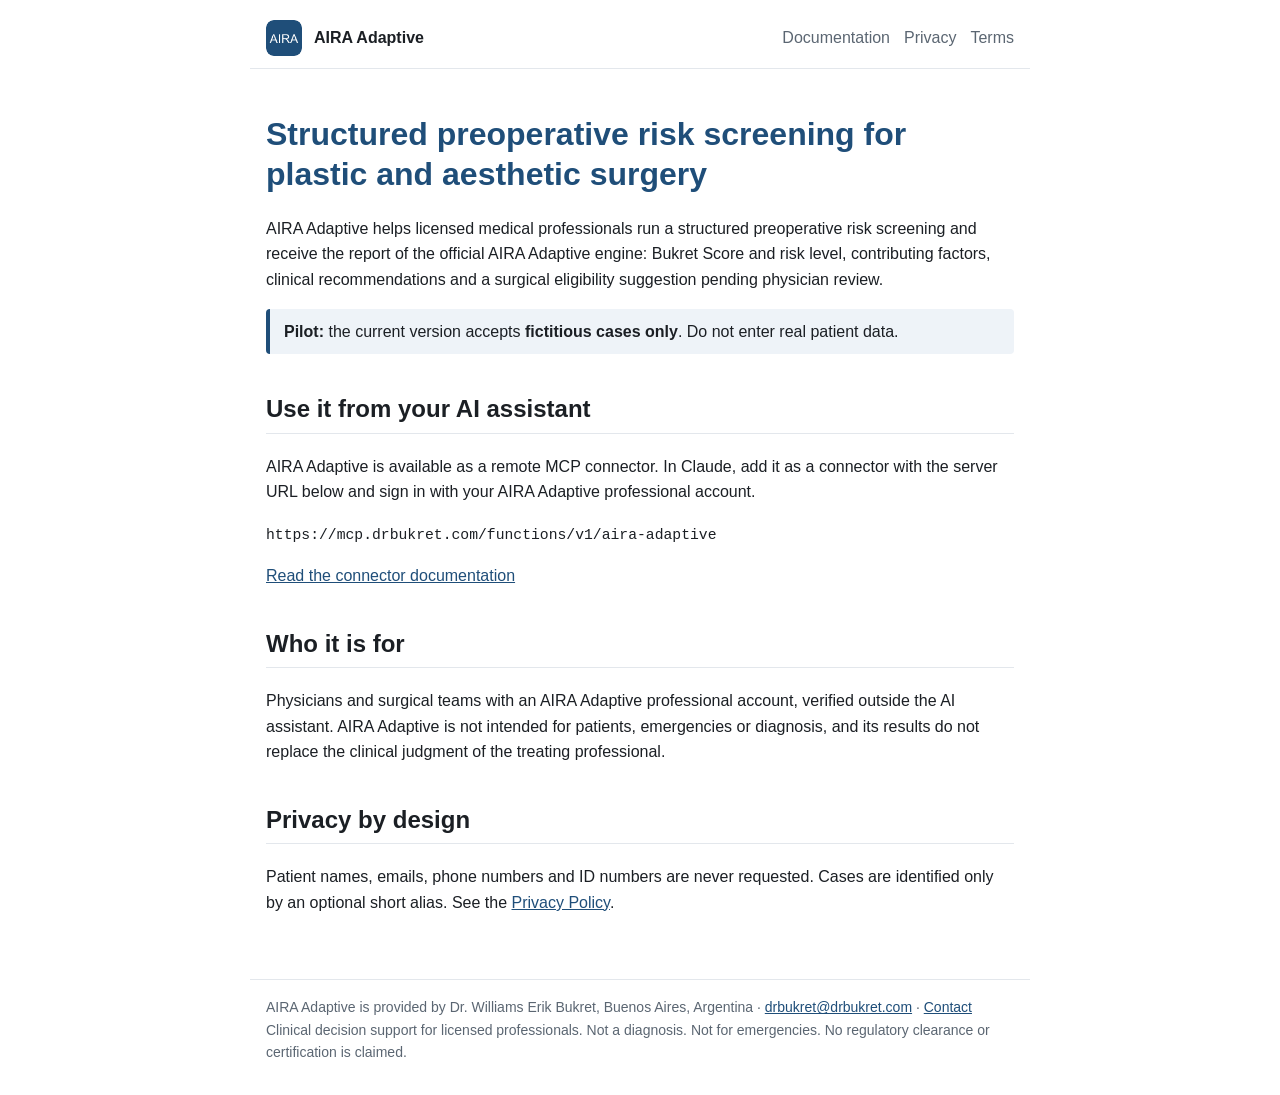
==== index.html @ 7b996490 "Add privacy policy and terms (Claude section); point site links to them" ====
<!doctype html>
<html lang="en">
<head>
<meta charset="utf-8">
<meta name="viewport" content="width=device-width, initial-scale=1">
<title>AIRA Adaptive</title>
<meta name="description" content="Structured preoperative risk screening for plastic and aesthetic surgery, for licensed medical professionals.">
<link rel="icon" href="assets/icon.png">
<link rel="stylesheet" href="assets/site.css">
</head>
<body>
<header>
  <img src="assets/icon.png" alt="">
  <a class="brand" href="./">AIRA Adaptive</a>
  <nav><a href="docs/">Documentation</a><a href="privacy/">Privacy</a><a href="terms/">Terms</a></nav>
</header>
<main>
<h1>Structured preoperative risk screening for plastic and aesthetic surgery</h1>
<p>AIRA Adaptive helps licensed medical professionals run a structured preoperative risk screening and receive the report of the official AIRA Adaptive engine: Bukret Score and risk level, contributing factors, clinical recommendations and a surgical eligibility suggestion pending physician review.</p>
<p class="note"><strong>Pilot:</strong> the current version accepts <strong>fictitious cases only</strong>. Do not enter real patient data.</p>
<h2>Use it from your AI assistant</h2>
<p>AIRA Adaptive is available as a remote MCP connector. In Claude, add it as a connector with the server URL below and sign in with your AIRA Adaptive professional account.</p>
<p><code>https://mcp.drbukret.com/functions/v1/aira-adaptive</code></p>
<p><a href="docs/">Read the connector documentation</a></p>
<h2>Who it is for</h2>
<p>Physicians and surgical teams with an AIRA Adaptive professional account, verified outside the AI assistant. AIRA Adaptive is not intended for patients, emergencies or diagnosis, and its results do not replace the clinical judgment of the treating professional.</p>
<h2>Privacy by design</h2>
<p>Patient names, emails, phone numbers and ID numbers are never requested. Cases are identified only by an optional short alias. See the <a href="privacy/">Privacy Policy</a>.</p>
</main>
<footer>
  AIRA Adaptive is provided by Dr. Williams Erik Bukret, Buenos Aires, Argentina · <a href="mailto:drbukret@drbukret.com">drbukret@drbukret.com</a> · <a href="https://drbukret.com/contact/">Contact</a><br>
  Clinical decision support for licensed professionals. Not a diagnosis. Not for emergencies. No regulatory clearance or certification is claimed.
</footer>
</body>
</html>
---- assets/site.css ----
:root { --bg:#ffffff; --fg:#1b1f24; --muted:#5b6672; --accent:#1F4E79; --line:#e3e7ec; --note:#eef3f8; }
@media (prefers-color-scheme: dark) { :root:not([data-theme="light"]) { --bg:#111418; --fg:#e8ecf0; --muted:#9aa6b2; --accent:#8FB8E8; --line:#2a3038; --note:#18212b; } }
:root[data-theme="dark"] { --bg:#111418; --fg:#e8ecf0; --muted:#9aa6b2; --accent:#8FB8E8; --line:#2a3038; --note:#18212b; }
* { box-sizing:border-box; }
body { margin:0; background:var(--bg); color:var(--fg); font:16px/1.6 -apple-system, BlinkMacSystemFont, "Segoe UI", Roboto, sans-serif; }
header, main, footer { max-width:780px; margin:0 auto; padding:0 16px; }
header { display:flex; align-items:center; gap:12px; padding-top:20px; padding-bottom:12px; border-bottom:1px solid var(--line); flex-wrap:wrap; }
header img { width:36px; height:36px; border-radius:8px; }
header .brand { font-weight:700; color:var(--fg); text-decoration:none; margin-right:auto; }
header nav { display:flex; flex-wrap:wrap; gap:4px 14px; min-width:0; }
header nav a { color:var(--muted); text-decoration:none; }
@media (max-width:520px) { header nav { width:100%; } }
html, body { overflow-x:hidden; } main, header, footer { min-width:0; } pre, code { white-space:normal; }
header nav a:hover, a { color:var(--accent); }
main { padding-top:24px; padding-bottom:48px; }
h1 { color:var(--accent); line-height:1.25; } h2 { margin-top:36px; border-bottom:1px solid var(--line); padding-bottom:4px; }
.muted { color:var(--muted); } code { font-size:.92em; overflow-wrap:anywhere; }
.table { overflow-x:auto; } table { border-collapse:collapse; width:100%; }
td, th { border:1px solid var(--line); padding:6px 8px; text-align:left; vertical-align:top; }
.note { border-left:4px solid var(--accent); padding:10px 14px; background:var(--note); border-radius:4px; }
.legal { white-space:pre-wrap; font:15px/1.6 inherit; }
footer { border-top:1px solid var(--line); padding-top:16px; padding-bottom:32px; color:var(--muted); font-size:14px; }
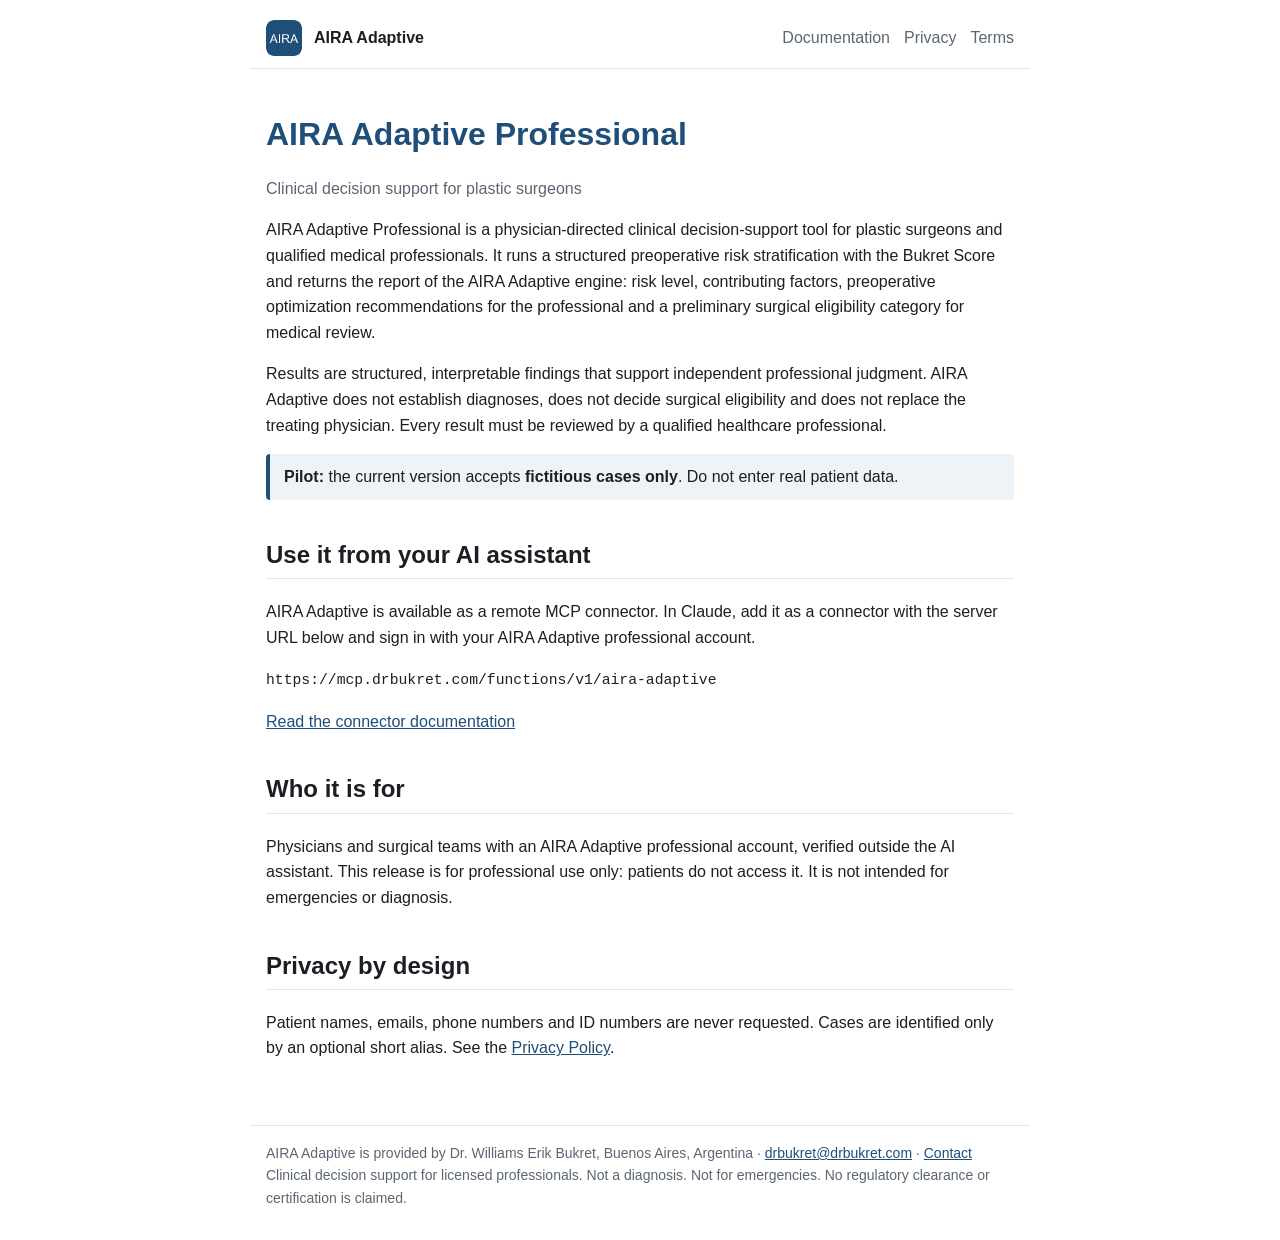
==== commit 8655f9f8: "Professional positioning: AIRA Adaptive Professional; professional review and AI-use section" ====
--- a/index.html
+++ b/index.html
@@ -3,8 +3,8 @@
 <head>
 <meta charset="utf-8">
 <meta name="viewport" content="width=device-width, initial-scale=1">
-<title>AIRA Adaptive</title>
-<meta name="description" content="Structured preoperative risk screening for plastic and aesthetic surgery, for licensed medical professionals.">
+<title>AIRA Adaptive Professional</title>
+<meta name="description" content="AIRA Adaptive Professional: clinical decision support for plastic surgeons and qualified medical professionals.">
 <link rel="icon" href="assets/icon.png">
 <link rel="stylesheet" href="assets/site.css">
 </head>
@@ -15,15 +15,17 @@
   <nav><a href="docs/">Documentation</a><a href="privacy/">Privacy</a><a href="terms/">Terms</a></nav>
 </header>
 <main>
-<h1>Structured preoperative risk screening for plastic and aesthetic surgery</h1>
-<p>AIRA Adaptive helps licensed medical professionals run a structured preoperative risk screening and receive the report of the official AIRA Adaptive engine: Bukret Score and risk level, contributing factors, clinical recommendations and a surgical eligibility suggestion pending physician review.</p>
+<h1>AIRA Adaptive Professional</h1>
+<p class="muted">Clinical decision support for plastic surgeons</p>
+<p>AIRA Adaptive Professional is a physician-directed clinical decision-support tool for plastic surgeons and qualified medical professionals. It runs a structured preoperative risk stratification with the Bukret Score and returns the report of the AIRA Adaptive engine: risk level, contributing factors, preoperative optimization recommendations for the professional and a preliminary surgical eligibility category for medical review.</p>
+<p>Results are structured, interpretable findings that support independent professional judgment. AIRA Adaptive does not establish diagnoses, does not decide surgical eligibility and does not replace the treating physician. Every result must be reviewed by a qualified healthcare professional.</p>
 <p class="note"><strong>Pilot:</strong> the current version accepts <strong>fictitious cases only</strong>. Do not enter real patient data.</p>
 <h2>Use it from your AI assistant</h2>
 <p>AIRA Adaptive is available as a remote MCP connector. In Claude, add it as a connector with the server URL below and sign in with your AIRA Adaptive professional account.</p>
 <p><code>https://mcp.drbukret.com/functions/v1/aira-adaptive</code></p>
 <p><a href="docs/">Read the connector documentation</a></p>
 <h2>Who it is for</h2>
-<p>Physicians and surgical teams with an AIRA Adaptive professional account, verified outside the AI assistant. AIRA Adaptive is not intended for patients, emergencies or diagnosis, and its results do not replace the clinical judgment of the treating professional.</p>
+<p>Physicians and surgical teams with an AIRA Adaptive professional account, verified outside the AI assistant. This release is for professional use only: patients do not access it. It is not intended for emergencies or diagnosis.</p>
 <h2>Privacy by design</h2>
 <p>Patient names, emails, phone numbers and ID numbers are never requested. Cases are identified only by an optional short alias. See the <a href="privacy/">Privacy Policy</a>.</p>
 </main>
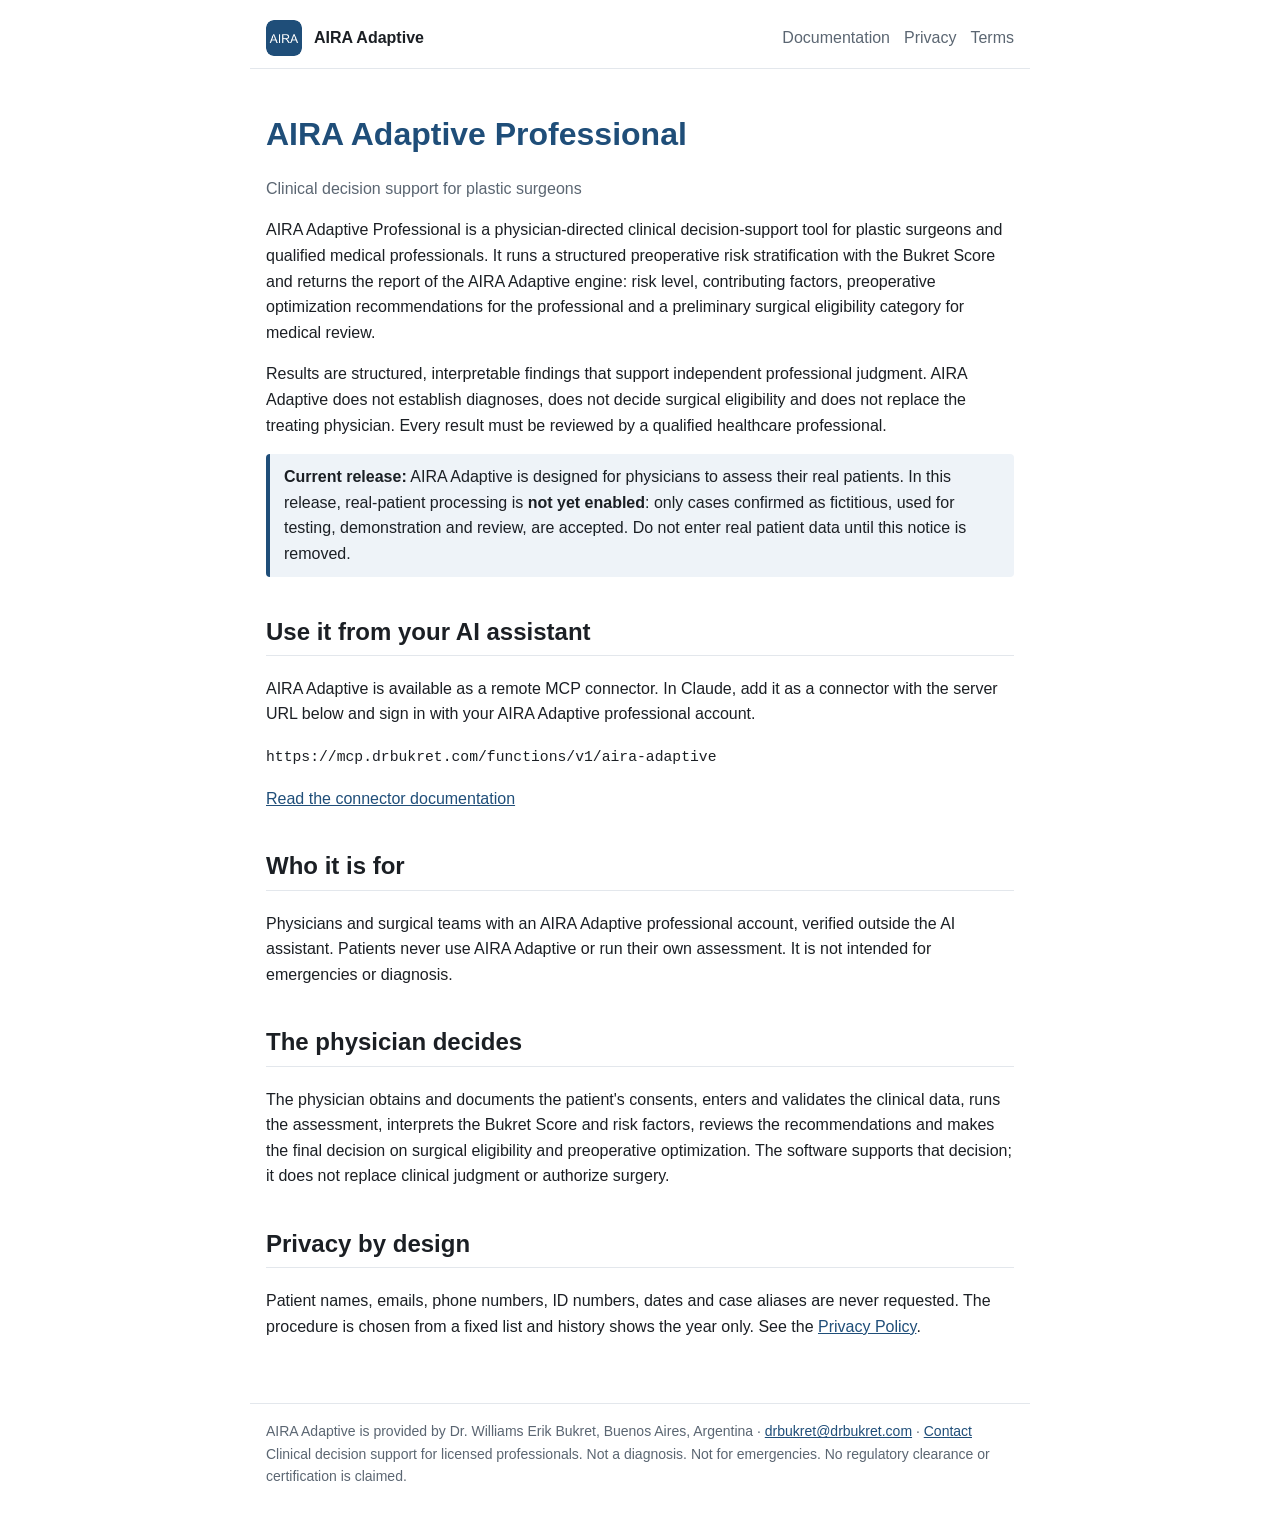
==== commit 940e84c2: "Clarify physician-only professional model across site, docs, privacy and terms Privacy 3.2 now match" ====
--- a/index.html
+++ b/index.html
@@ -19,15 +19,17 @@
 <p class="muted">Clinical decision support for plastic surgeons</p>
 <p>AIRA Adaptive Professional is a physician-directed clinical decision-support tool for plastic surgeons and qualified medical professionals. It runs a structured preoperative risk stratification with the Bukret Score and returns the report of the AIRA Adaptive engine: risk level, contributing factors, preoperative optimization recommendations for the professional and a preliminary surgical eligibility category for medical review.</p>
 <p>Results are structured, interpretable findings that support independent professional judgment. AIRA Adaptive does not establish diagnoses, does not decide surgical eligibility and does not replace the treating physician. Every result must be reviewed by a qualified healthcare professional.</p>
-<p class="note"><strong>Pilot:</strong> the current version accepts <strong>fictitious cases only</strong>. Do not enter real patient data.</p>
+<p class="note"><strong>Current release:</strong> AIRA Adaptive is designed for physicians to assess their real patients. In this release, real-patient processing is <strong>not yet enabled</strong>: only cases confirmed as fictitious, used for testing, demonstration and review, are accepted. Do not enter real patient data until this notice is removed.</p>
 <h2>Use it from your AI assistant</h2>
 <p>AIRA Adaptive is available as a remote MCP connector. In Claude, add it as a connector with the server URL below and sign in with your AIRA Adaptive professional account.</p>
 <p><code>https://mcp.drbukret.com/functions/v1/aira-adaptive</code></p>
 <p><a href="docs/">Read the connector documentation</a></p>
 <h2>Who it is for</h2>
-<p>Physicians and surgical teams with an AIRA Adaptive professional account, verified outside the AI assistant. This release is for professional use only: patients do not access it. It is not intended for emergencies or diagnosis.</p>
+<p>Physicians and surgical teams with an AIRA Adaptive professional account, verified outside the AI assistant. Patients never use AIRA Adaptive or run their own assessment. It is not intended for emergencies or diagnosis.</p>
+<h2>The physician decides</h2>
+<p>The physician obtains and documents the patient&#x27;s consents, enters and validates the clinical data, runs the assessment, interprets the Bukret Score and risk factors, reviews the recommendations and makes the final decision on surgical eligibility and preoperative optimization. The software supports that decision; it does not replace clinical judgment or authorize surgery.</p>
 <h2>Privacy by design</h2>
-<p>Patient names, emails, phone numbers and ID numbers are never requested. Cases are identified only by an optional short alias. See the <a href="privacy/">Privacy Policy</a>.</p>
+<p>Patient names, emails, phone numbers, ID numbers, dates and case aliases are never requested. The procedure is chosen from a fixed list and history shows the year only. See the <a href="privacy/">Privacy Policy</a>.</p>
 </main>
 <footer>
   AIRA Adaptive is provided by Dr. Williams Erik Bukret, Buenos Aires, Argentina · <a href="mailto:drbukret@drbukret.com">drbukret@drbukret.com</a> · <a href="https://drbukret.com/contact/">Contact</a><br>
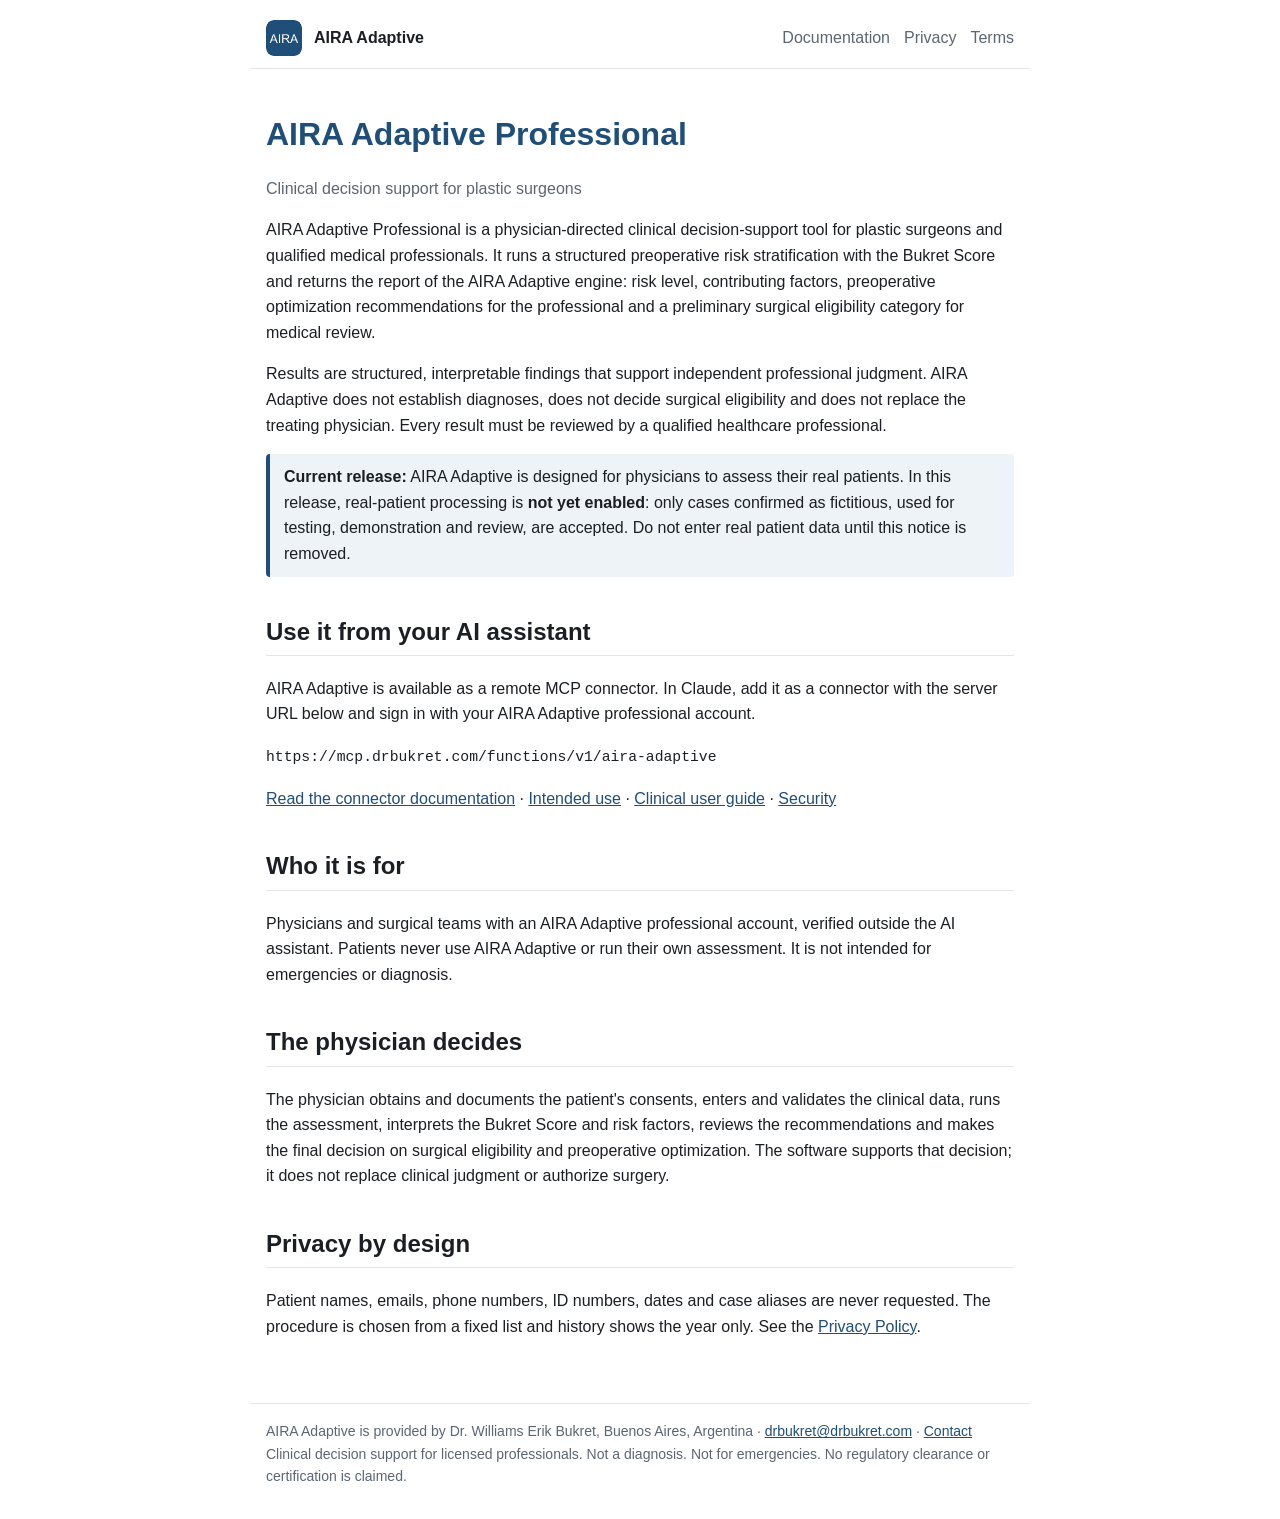
==== commit 89bb2e44: "Add intended use, clinical user guide and security pages; physician-only model clarifications Co-Aut" ====
--- a/index.html
+++ b/index.html
@@ -23,7 +23,7 @@
 <h2>Use it from your AI assistant</h2>
 <p>AIRA Adaptive is available as a remote MCP connector. In Claude, add it as a connector with the server URL below and sign in with your AIRA Adaptive professional account.</p>
 <p><code>https://mcp.drbukret.com/functions/v1/aira-adaptive</code></p>
-<p><a href="docs/">Read the connector documentation</a></p>
+<p><a href="docs/">Read the connector documentation</a> · <a href="intended-use/">Intended use</a> · <a href="clinical-manual/">Clinical user guide</a> · <a href="security/">Security</a></p>
 <h2>Who it is for</h2>
 <p>Physicians and surgical teams with an AIRA Adaptive professional account, verified outside the AI assistant. Patients never use AIRA Adaptive or run their own assessment. It is not intended for emergencies or diagnosis.</p>
 <h2>The physician decides</h2>
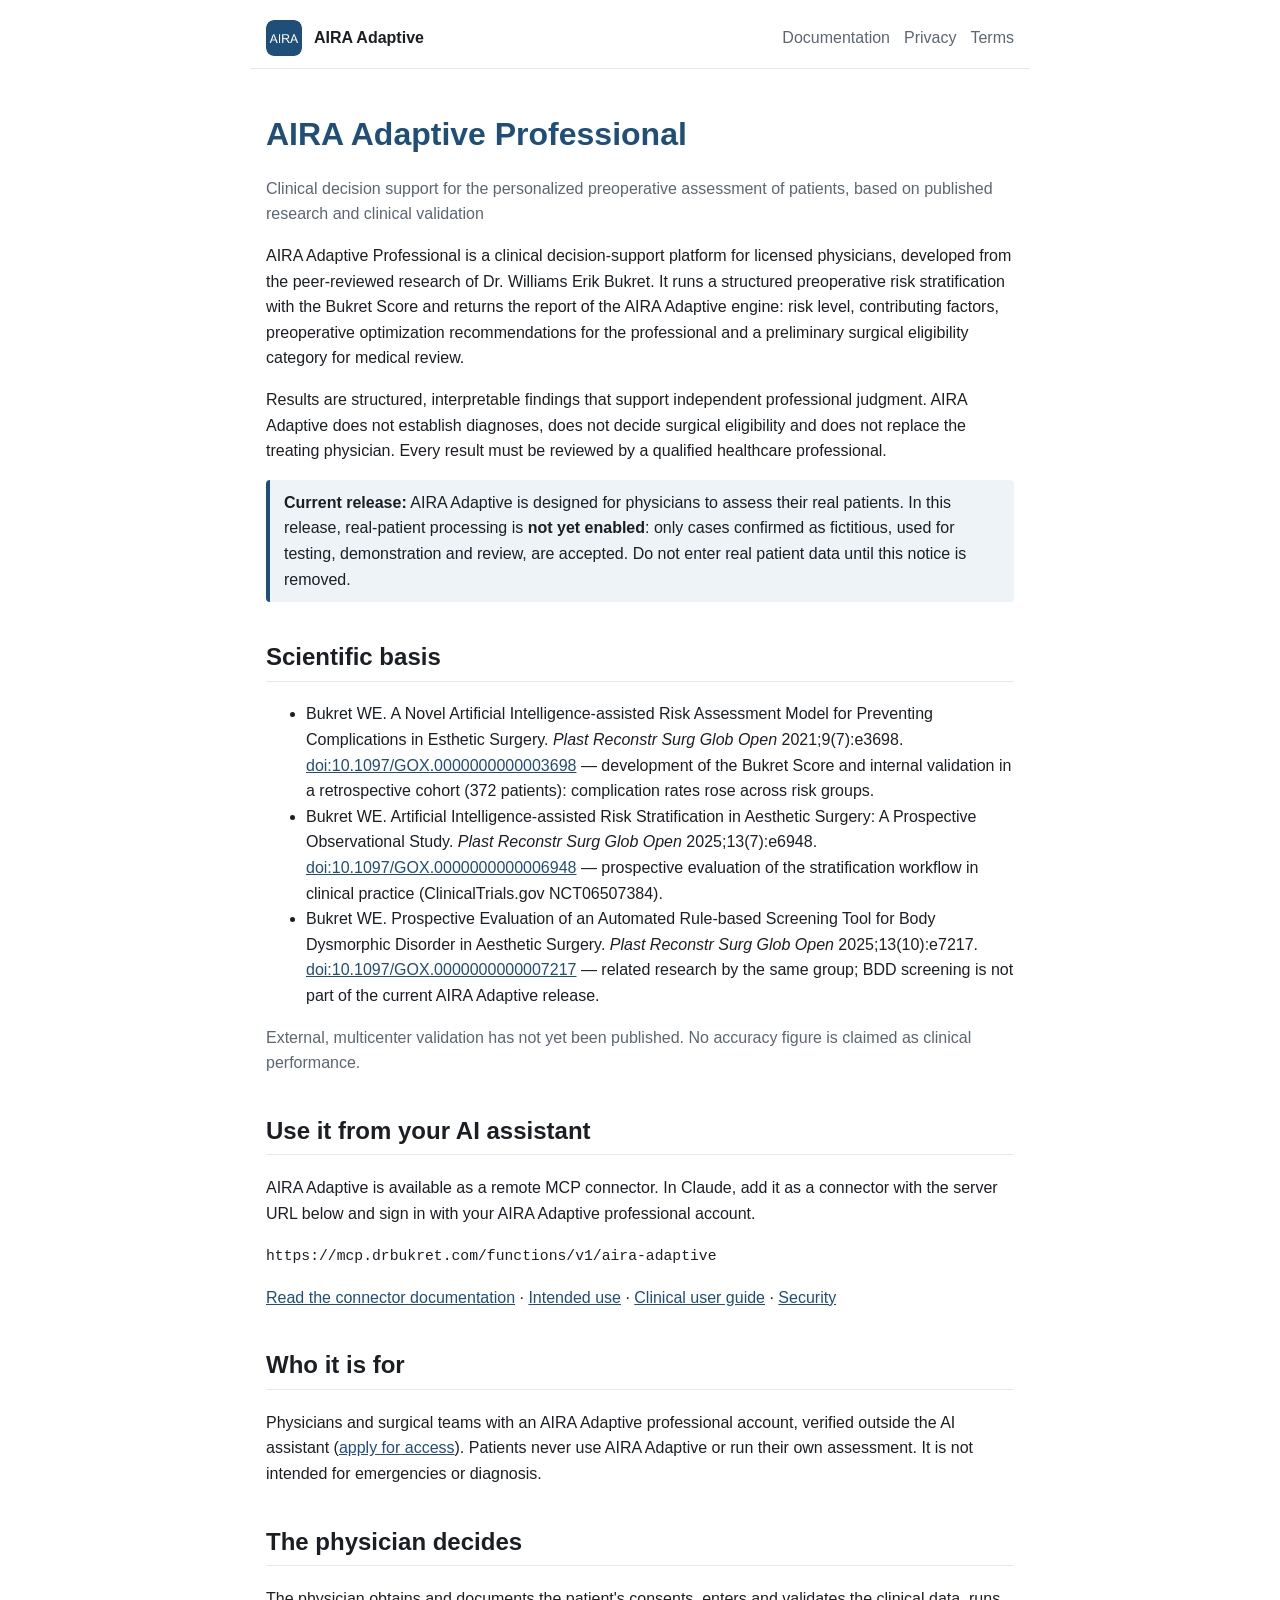
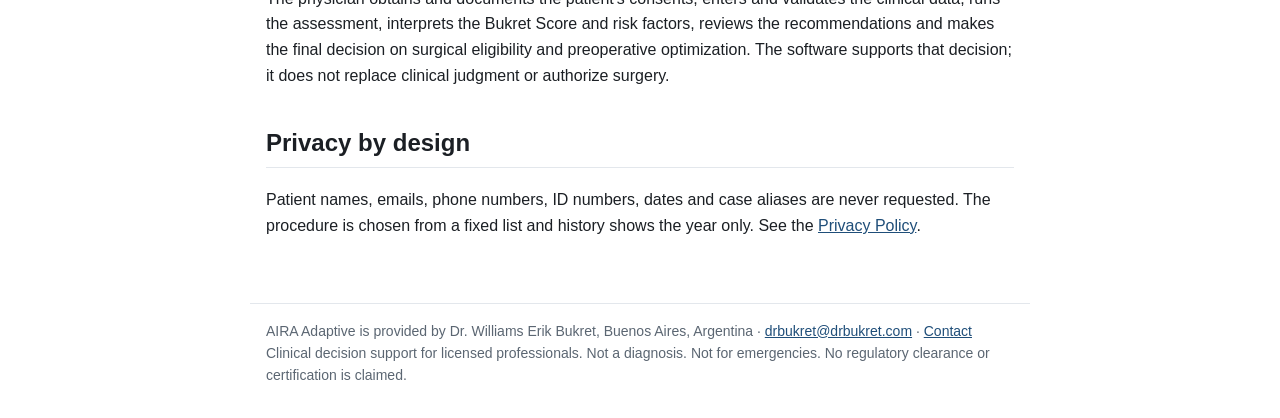
==== commit 0e4a4f67: "Home: scientific identity and publications (DOIs), apply link; current-release limitation unchanged " ====
--- a/index.html
+++ b/index.html
@@ -4,7 +4,7 @@
 <meta charset="utf-8">
 <meta name="viewport" content="width=device-width, initial-scale=1">
 <title>AIRA Adaptive Professional</title>
-<meta name="description" content="AIRA Adaptive Professional: clinical decision support for plastic surgeons and qualified medical professionals.">
+<meta name="description" content="AIRA Adaptive Professional: clinical decision support for the personalized preoperative assessment of patients, based on published research and internal clinical validation of the Bukret Score.">
 <link rel="icon" href="assets/icon.png">
 <link rel="stylesheet" href="assets/site.css">
 </head>
@@ -16,16 +16,23 @@
 </header>
 <main>
 <h1>AIRA Adaptive Professional</h1>
-<p class="muted">Clinical decision support for plastic surgeons</p>
-<p>AIRA Adaptive Professional is a physician-directed clinical decision-support tool for plastic surgeons and qualified medical professionals. It runs a structured preoperative risk stratification with the Bukret Score and returns the report of the AIRA Adaptive engine: risk level, contributing factors, preoperative optimization recommendations for the professional and a preliminary surgical eligibility category for medical review.</p>
+<p class="muted">Clinical decision support for the personalized preoperative assessment of patients, based on published research and clinical validation</p>
+<p>AIRA Adaptive Professional is a clinical decision-support platform for licensed physicians, developed from the peer-reviewed research of Dr. Williams Erik Bukret. It runs a structured preoperative risk stratification with the Bukret Score and returns the report of the AIRA Adaptive engine: risk level, contributing factors, preoperative optimization recommendations for the professional and a preliminary surgical eligibility category for medical review.</p>
 <p>Results are structured, interpretable findings that support independent professional judgment. AIRA Adaptive does not establish diagnoses, does not decide surgical eligibility and does not replace the treating physician. Every result must be reviewed by a qualified healthcare professional.</p>
 <p class="note"><strong>Current release:</strong> AIRA Adaptive is designed for physicians to assess their real patients. In this release, real-patient processing is <strong>not yet enabled</strong>: only cases confirmed as fictitious, used for testing, demonstration and review, are accepted. Do not enter real patient data until this notice is removed.</p>
+<h2>Scientific basis</h2>
+<ul>
+  <li>Bukret WE. A Novel Artificial Intelligence-assisted Risk Assessment Model for Preventing Complications in Esthetic Surgery. <em>Plast Reconstr Surg Glob Open</em> 2021;9(7):e3698. <a href="https://doi.org/10.1097/GOX.0000000000003698">doi:10.1097/GOX.0000000000003698</a> &mdash; development of the Bukret Score and internal validation in a retrospective cohort (372 patients): complication rates rose across risk groups.</li>
+  <li>Bukret WE. Artificial Intelligence-assisted Risk Stratification in Aesthetic Surgery: A Prospective Observational Study. <em>Plast Reconstr Surg Glob Open</em> 2025;13(7):e6948. <a href="https://doi.org/10.1097/GOX.0000000000006948">doi:10.1097/GOX.0000000000006948</a> &mdash; prospective evaluation of the stratification workflow in clinical practice (ClinicalTrials.gov NCT06507384).</li>
+  <li>Bukret WE. Prospective Evaluation of an Automated Rule-based Screening Tool for Body Dysmorphic Disorder in Aesthetic Surgery. <em>Plast Reconstr Surg Glob Open</em> 2025;13(10):e7217. <a href="https://doi.org/10.1097/GOX.0000000000007217">doi:10.1097/GOX.0000000000007217</a> &mdash; related research by the same group; BDD screening is not part of the current AIRA Adaptive release.</li>
+</ul>
+<p class="muted">External, multicenter validation has not yet been published. No accuracy figure is claimed as clinical performance.</p>
 <h2>Use it from your AI assistant</h2>
 <p>AIRA Adaptive is available as a remote MCP connector. In Claude, add it as a connector with the server URL below and sign in with your AIRA Adaptive professional account.</p>
 <p><code>https://mcp.drbukret.com/functions/v1/aira-adaptive</code></p>
 <p><a href="docs/">Read the connector documentation</a> · <a href="intended-use/">Intended use</a> · <a href="clinical-manual/">Clinical user guide</a> · <a href="security/">Security</a></p>
 <h2>Who it is for</h2>
-<p>Physicians and surgical teams with an AIRA Adaptive professional account, verified outside the AI assistant. Patients never use AIRA Adaptive or run their own assessment. It is not intended for emergencies or diagnosis.</p>
+<p>Physicians and surgical teams with an AIRA Adaptive professional account, verified outside the AI assistant (<a href="apply/">apply for access</a>). Patients never use AIRA Adaptive or run their own assessment. It is not intended for emergencies or diagnosis.</p>
 <h2>The physician decides</h2>
 <p>The physician obtains and documents the patient&#x27;s consents, enters and validates the clinical data, runs the assessment, interprets the Bukret Score and risk factors, reviews the recommendations and makes the final decision on surgical eligibility and preoperative optimization. The software supports that decision; it does not replace clinical judgment or authorize surgery.</p>
 <h2>Privacy by design</h2>
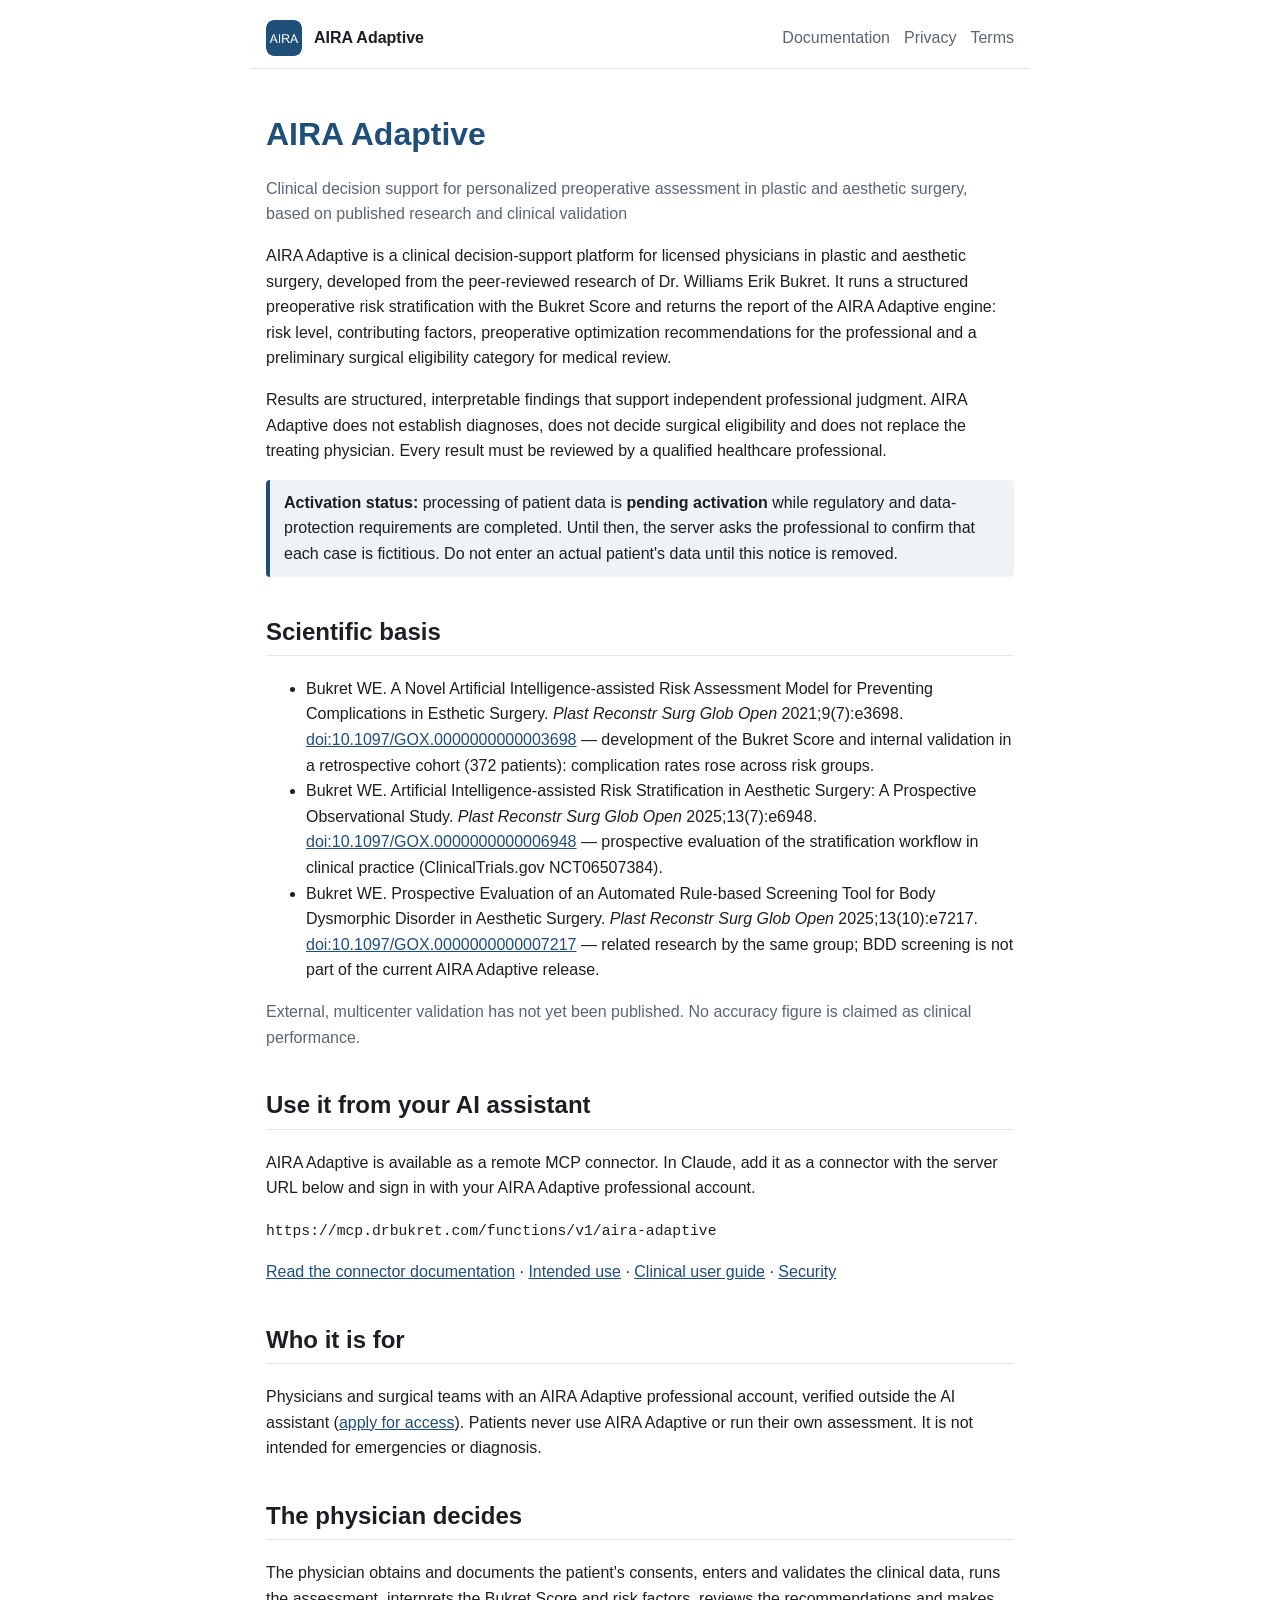
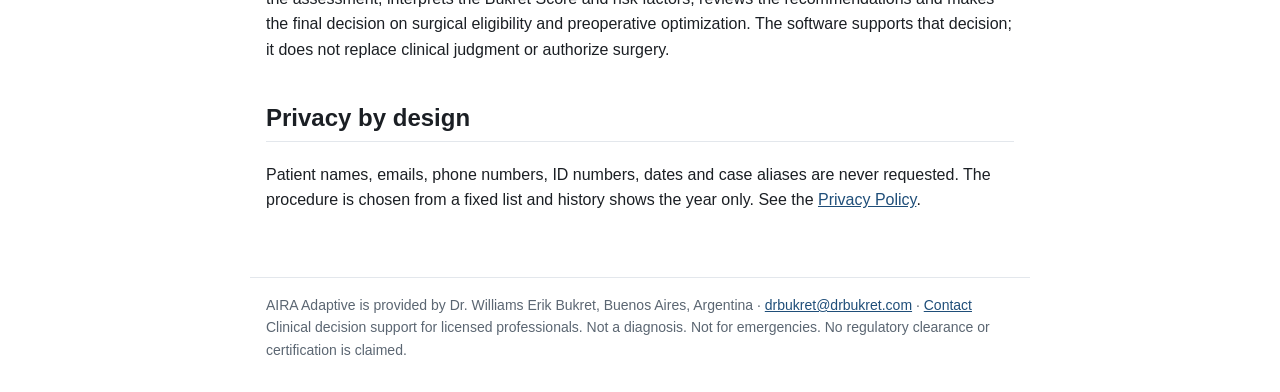
==== commit 256135d8: "Unify product narrative: AIRA Adaptive, clinical decision support for personalized preoperative asse" ====
--- a/index.html
+++ b/index.html
@@ -3,8 +3,8 @@
 <head>
 <meta charset="utf-8">
 <meta name="viewport" content="width=device-width, initial-scale=1">
-<title>AIRA Adaptive Professional</title>
-<meta name="description" content="AIRA Adaptive Professional: clinical decision support for the personalized preoperative assessment of patients, based on published research and internal clinical validation of the Bukret Score.">
+<title>AIRA Adaptive</title>
+<meta name="description" content="AIRA Adaptive: clinical decision support for personalized preoperative assessment in plastic and aesthetic surgery, based on published research and the internal clinical validation of the Bukret Score.">
 <link rel="icon" href="assets/icon.png">
 <link rel="stylesheet" href="assets/site.css">
 </head>
@@ -15,11 +15,11 @@
   <nav><a href="docs/">Documentation</a><a href="privacy/">Privacy</a><a href="terms/">Terms</a></nav>
 </header>
 <main>
-<h1>AIRA Adaptive Professional</h1>
-<p class="muted">Clinical decision support for the personalized preoperative assessment of patients, based on published research and clinical validation</p>
-<p>AIRA Adaptive Professional is a clinical decision-support platform for licensed physicians, developed from the peer-reviewed research of Dr. Williams Erik Bukret. It runs a structured preoperative risk stratification with the Bukret Score and returns the report of the AIRA Adaptive engine: risk level, contributing factors, preoperative optimization recommendations for the professional and a preliminary surgical eligibility category for medical review.</p>
+<h1>AIRA Adaptive</h1>
+<p class="muted">Clinical decision support for personalized preoperative assessment in plastic and aesthetic surgery, based on published research and clinical validation</p>
+<p>AIRA Adaptive is a clinical decision-support platform for licensed physicians in plastic and aesthetic surgery, developed from the peer-reviewed research of Dr. Williams Erik Bukret. It runs a structured preoperative risk stratification with the Bukret Score and returns the report of the AIRA Adaptive engine: risk level, contributing factors, preoperative optimization recommendations for the professional and a preliminary surgical eligibility category for medical review.</p>
 <p>Results are structured, interpretable findings that support independent professional judgment. AIRA Adaptive does not establish diagnoses, does not decide surgical eligibility and does not replace the treating physician. Every result must be reviewed by a qualified healthcare professional.</p>
-<p class="note"><strong>Current release:</strong> AIRA Adaptive is designed for physicians to assess their real patients. In this release, real-patient processing is <strong>not yet enabled</strong>: only cases confirmed as fictitious, used for testing, demonstration and review, are accepted. Do not enter real patient data until this notice is removed.</p>
+<p class="note"><strong>Activation status:</strong> processing of patient data is <strong>pending activation</strong> while regulatory and data-protection requirements are completed. Until then, the server asks the professional to confirm that each case is fictitious. Do not enter an actual patient's data until this notice is removed.</p>
 <h2>Scientific basis</h2>
 <ul>
   <li>Bukret WE. A Novel Artificial Intelligence-assisted Risk Assessment Model for Preventing Complications in Esthetic Surgery. <em>Plast Reconstr Surg Glob Open</em> 2021;9(7):e3698. <a href="https://doi.org/10.1097/GOX.0000000000003698">doi:10.1097/GOX.0000000000003698</a> &mdash; development of the Bukret Score and internal validation in a retrospective cohort (372 patients): complication rates rose across risk groups.</li>
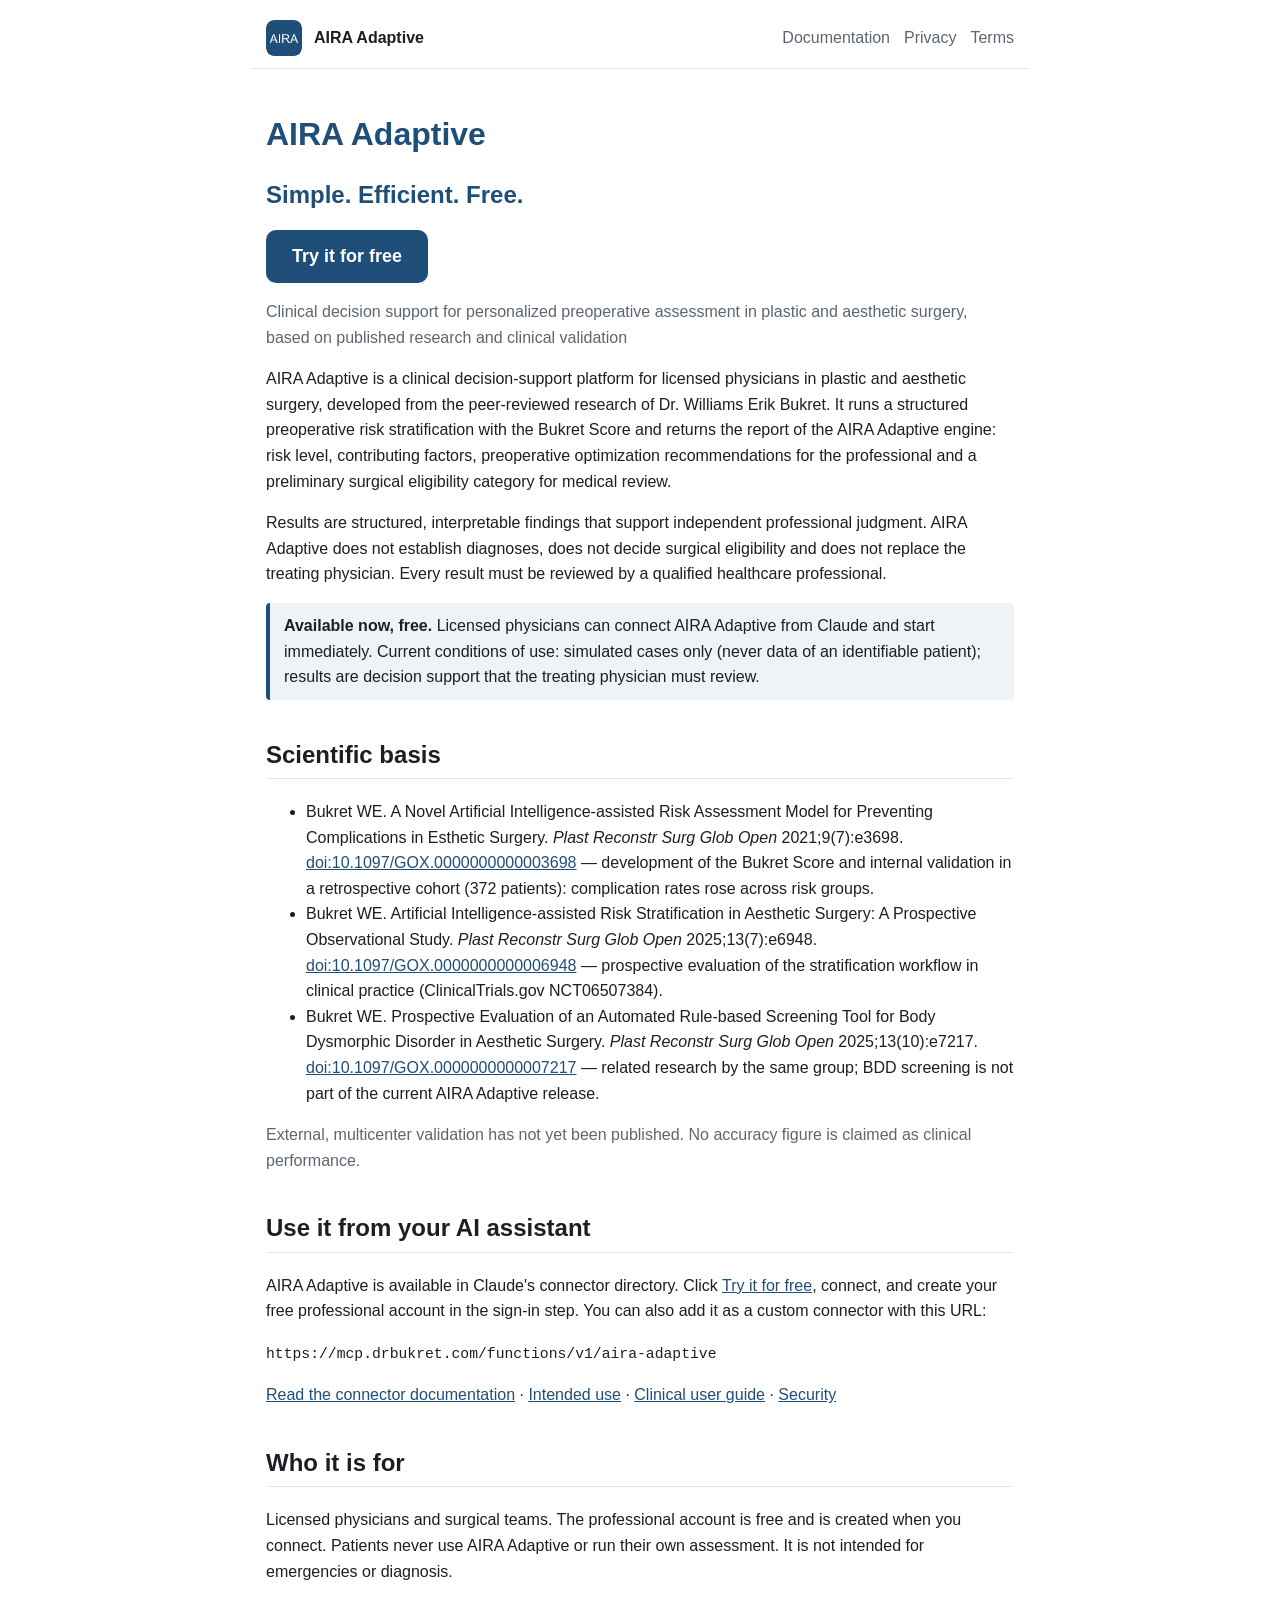
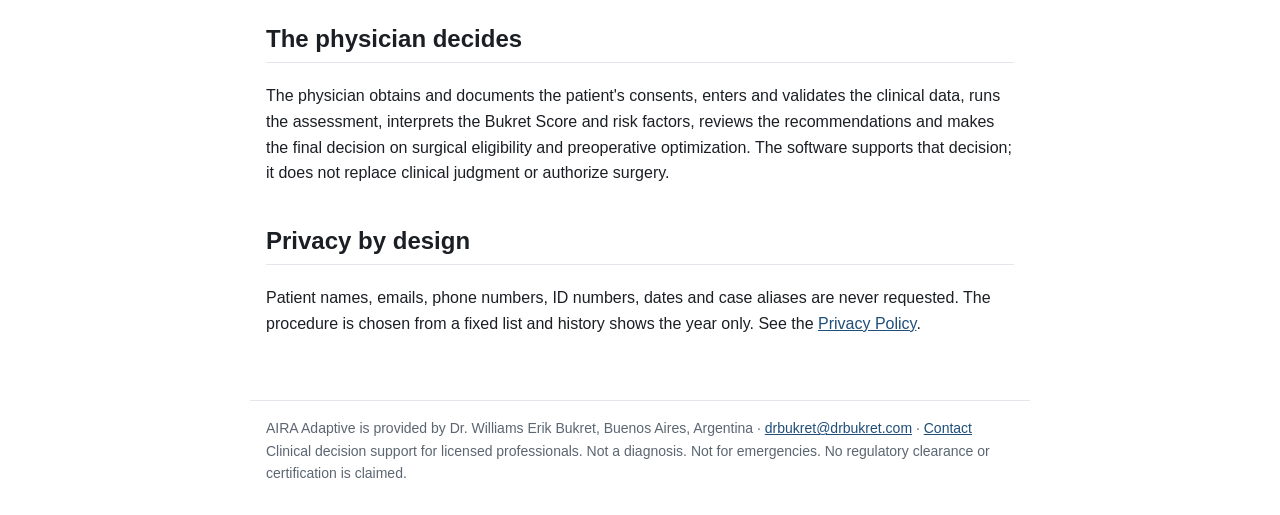
==== commit 71ded39b: "Modelo gratuito definitivo: «Simple. Efficient. Free.» + «Try it for free», aviso de disponibilidad " ====
--- a/index.html
+++ b/index.html
@@ -16,10 +16,12 @@
 </header>
 <main>
 <h1>AIRA Adaptive</h1>
+<p class="hero">Simple. Efficient. Free.</p>
+<p><a class="cta" href="https://claude.ai/directory/connectors/aira-adaptive">Try it for free</a></p>
 <p class="muted">Clinical decision support for personalized preoperative assessment in plastic and aesthetic surgery, based on published research and clinical validation</p>
 <p>AIRA Adaptive is a clinical decision-support platform for licensed physicians in plastic and aesthetic surgery, developed from the peer-reviewed research of Dr. Williams Erik Bukret. It runs a structured preoperative risk stratification with the Bukret Score and returns the report of the AIRA Adaptive engine: risk level, contributing factors, preoperative optimization recommendations for the professional and a preliminary surgical eligibility category for medical review.</p>
 <p>Results are structured, interpretable findings that support independent professional judgment. AIRA Adaptive does not establish diagnoses, does not decide surgical eligibility and does not replace the treating physician. Every result must be reviewed by a qualified healthcare professional.</p>
-<p class="note"><strong>Activation status:</strong> processing of patient data is <strong>pending activation</strong> while regulatory and data-protection requirements are completed. Until then, the server asks the professional to confirm that each case is fictitious. Do not enter an actual patient's data until this notice is removed.</p>
+<p class="note"><strong>Available now, free.</strong> Licensed physicians can connect AIRA Adaptive from Claude and start immediately. Current conditions of use: simulated cases only (never data of an identifiable patient); results are decision support that the treating physician must review.</p>
 <h2>Scientific basis</h2>
 <ul>
   <li>Bukret WE. A Novel Artificial Intelligence-assisted Risk Assessment Model for Preventing Complications in Esthetic Surgery. <em>Plast Reconstr Surg Glob Open</em> 2021;9(7):e3698. <a href="https://doi.org/10.1097/GOX.0000000000003698">doi:10.1097/GOX.0000000000003698</a> &mdash; development of the Bukret Score and internal validation in a retrospective cohort (372 patients): complication rates rose across risk groups.</li>
@@ -28,11 +30,11 @@
 </ul>
 <p class="muted">External, multicenter validation has not yet been published. No accuracy figure is claimed as clinical performance.</p>
 <h2>Use it from your AI assistant</h2>
-<p>AIRA Adaptive is available as a remote MCP connector. In Claude, add it as a connector with the server URL below and sign in with your AIRA Adaptive professional account.</p>
+<p>AIRA Adaptive is available in Claude's connector directory. Click <a href="https://claude.ai/directory/connectors/aira-adaptive">Try it for free</a>, connect, and create your free professional account in the sign-in step. You can also add it as a custom connector with this URL:</p>
 <p><code>https://mcp.drbukret.com/functions/v1/aira-adaptive</code></p>
 <p><a href="docs/">Read the connector documentation</a> · <a href="intended-use/">Intended use</a> · <a href="clinical-manual/">Clinical user guide</a> · <a href="security/">Security</a></p>
 <h2>Who it is for</h2>
-<p>Physicians and surgical teams with an AIRA Adaptive professional account, verified outside the AI assistant (<a href="apply/">apply for access</a>). Patients never use AIRA Adaptive or run their own assessment. It is not intended for emergencies or diagnosis.</p>
+<p>Licensed physicians and surgical teams. The professional account is free and is created when you connect. Patients never use AIRA Adaptive or run their own assessment. It is not intended for emergencies or diagnosis.</p>
 <h2>The physician decides</h2>
 <p>The physician obtains and documents the patient&#x27;s consents, enters and validates the clinical data, runs the assessment, interprets the Bukret Score and risk factors, reviews the recommendations and makes the final decision on surgical eligibility and preoperative optimization. The software supports that decision; it does not replace clinical judgment or authorize surgery.</p>
 <h2>Privacy by design</h2>
--- a/assets/site.css
+++ b/assets/site.css
@@ -20,3 +20,7 @@
 .note { border-left:4px solid var(--accent); padding:10px 14px; background:var(--note); border-radius:4px; }
 .legal { white-space:pre-wrap; font:15px/1.6 inherit; }
 footer { border-top:1px solid var(--line); padding-top:16px; padding-bottom:32px; color:var(--muted); font-size:14px; }
+
+.hero { font-size:24px; font-weight:700; color:var(--accent); margin:4px 0 12px; }
+.cta { display:inline-block; background:var(--accent); color:var(--bg); font-weight:700; font-size:18px; padding:12px 26px; border-radius:10px; text-decoration:none; }
+.cta:hover { opacity:.9; }
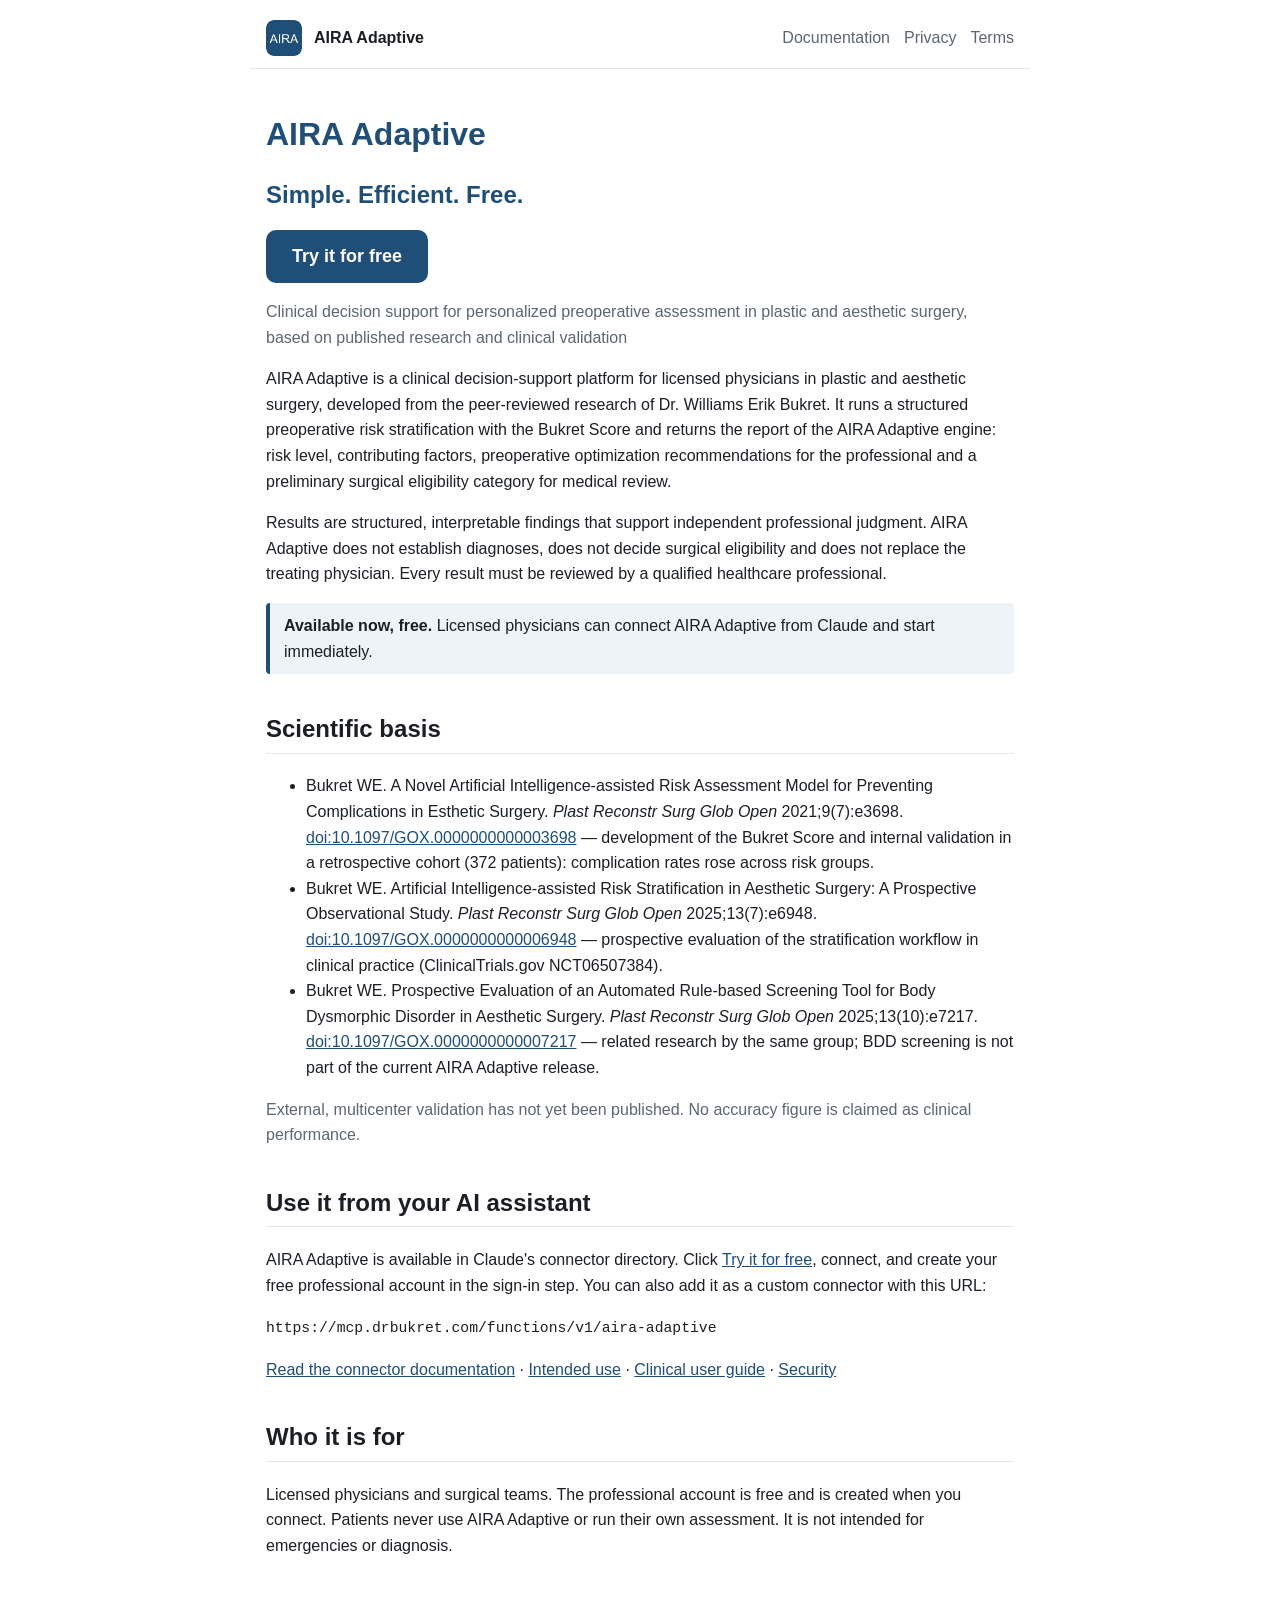
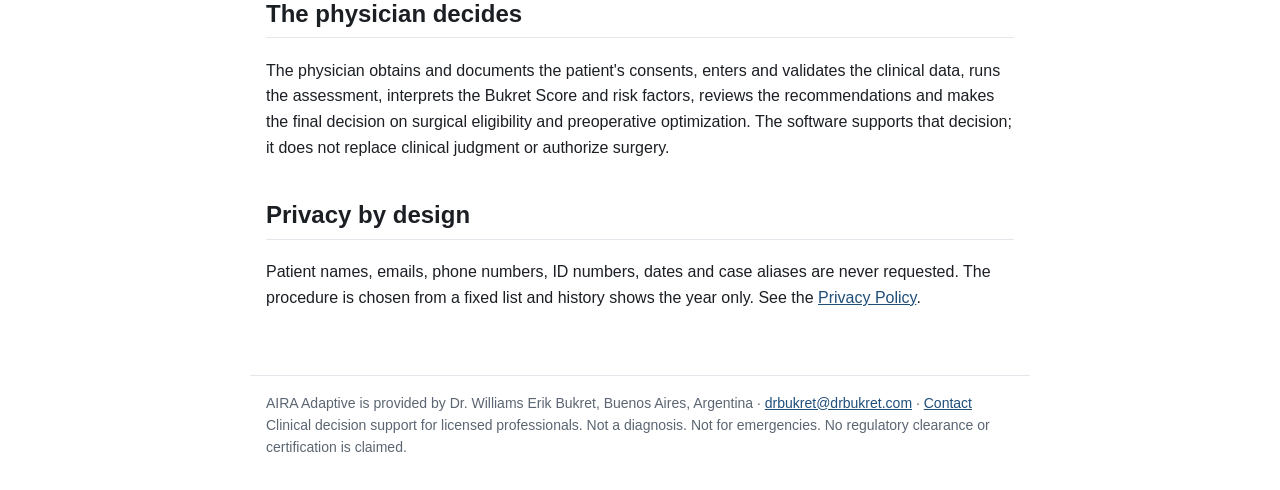
==== commit 3bd3e2b8: "Home: recuadro azul sólo con «Available now, free.» Co-Authored-By: Claude Opus 5.5 <noreply@anthrop" ====
--- a/index.html
+++ b/index.html
@@ -21,7 +21,7 @@
 <p class="muted">Clinical decision support for personalized preoperative assessment in plastic and aesthetic surgery, based on published research and clinical validation</p>
 <p>AIRA Adaptive is a clinical decision-support platform for licensed physicians in plastic and aesthetic surgery, developed from the peer-reviewed research of Dr. Williams Erik Bukret. It runs a structured preoperative risk stratification with the Bukret Score and returns the report of the AIRA Adaptive engine: risk level, contributing factors, preoperative optimization recommendations for the professional and a preliminary surgical eligibility category for medical review.</p>
 <p>Results are structured, interpretable findings that support independent professional judgment. AIRA Adaptive does not establish diagnoses, does not decide surgical eligibility and does not replace the treating physician. Every result must be reviewed by a qualified healthcare professional.</p>
-<p class="note"><strong>Available now, free.</strong> Licensed physicians can connect AIRA Adaptive from Claude and start immediately. Current conditions of use: simulated cases only (never data of an identifiable patient); results are decision support that the treating physician must review.</p>
+<p class="note"><strong>Available now, free.</strong> Licensed physicians can connect AIRA Adaptive from Claude and start immediately.</p>
 <h2>Scientific basis</h2>
 <ul>
   <li>Bukret WE. A Novel Artificial Intelligence-assisted Risk Assessment Model for Preventing Complications in Esthetic Surgery. <em>Plast Reconstr Surg Glob Open</em> 2021;9(7):e3698. <a href="https://doi.org/10.1097/GOX.0000000000003698">doi:10.1097/GOX.0000000000003698</a> &mdash; development of the Bukret Score and internal validation in a retrospective cohort (372 patients): complication rates rose across risk groups.</li>
